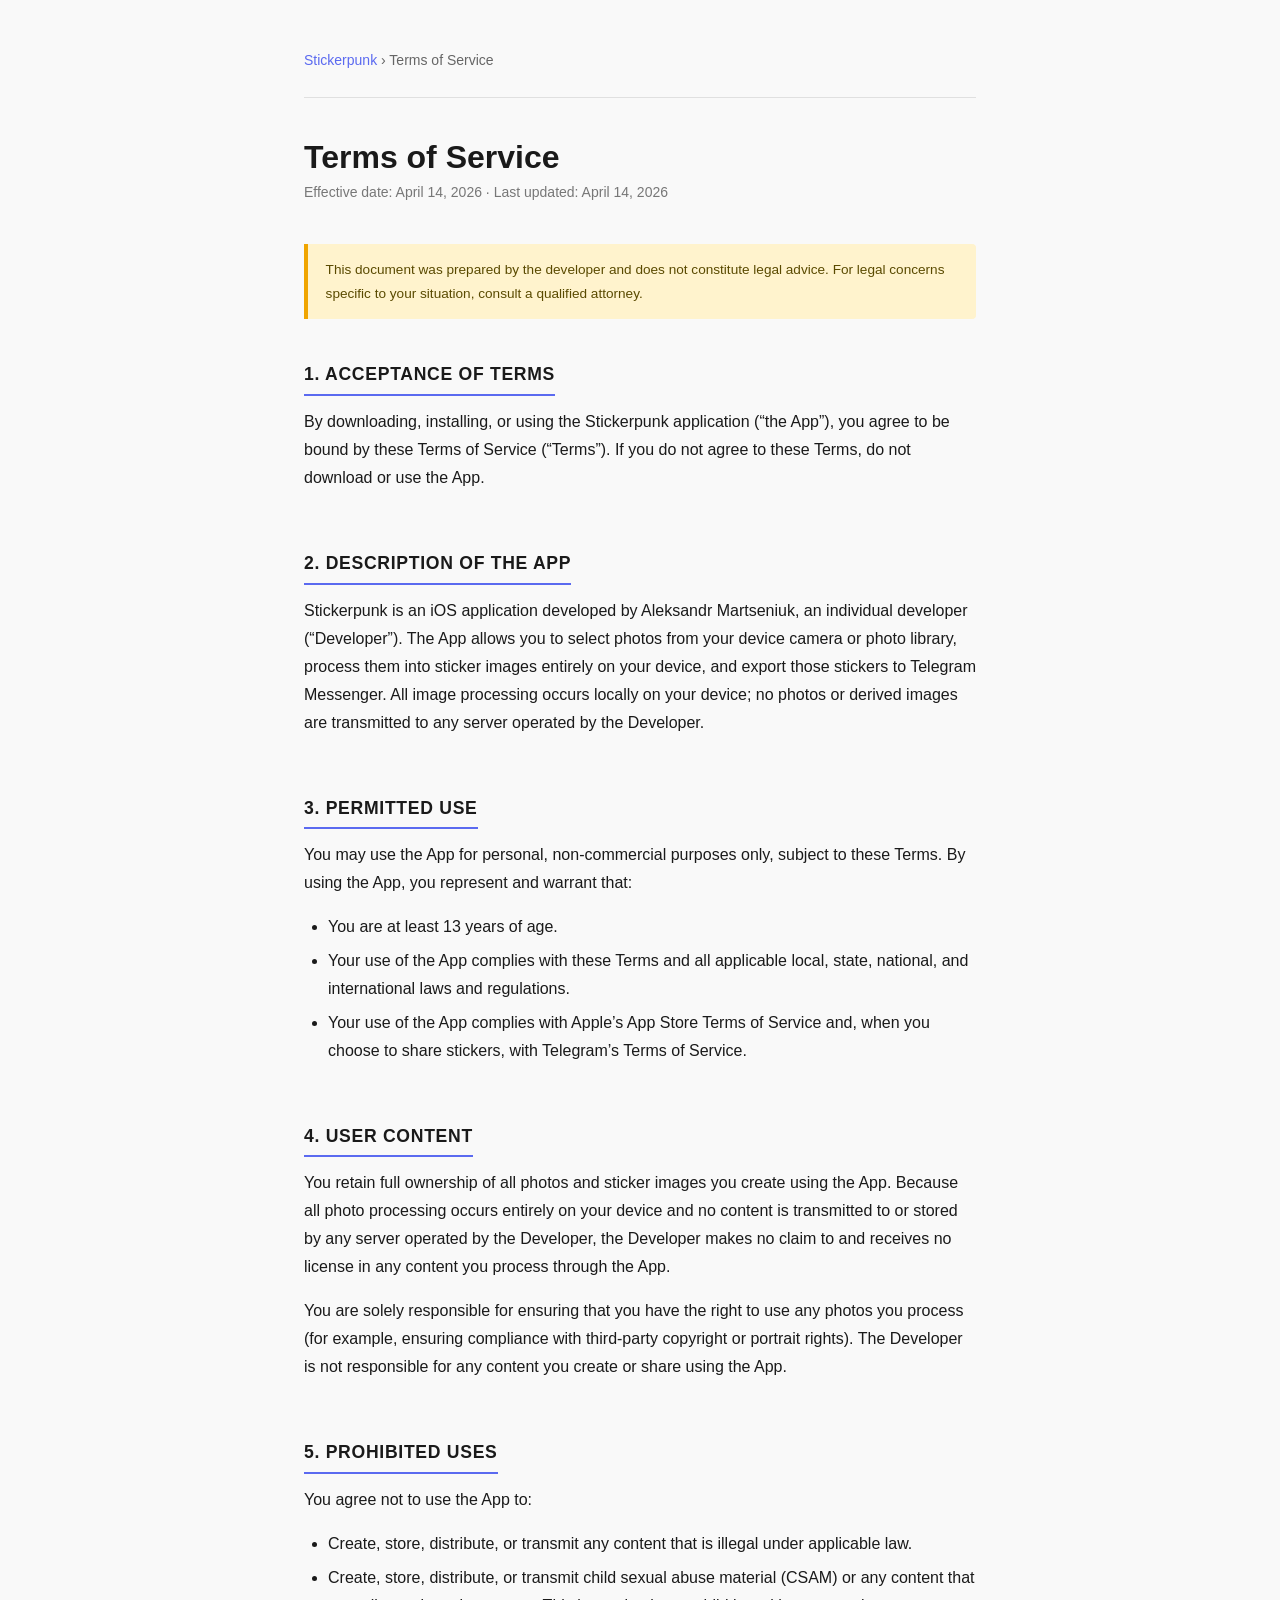
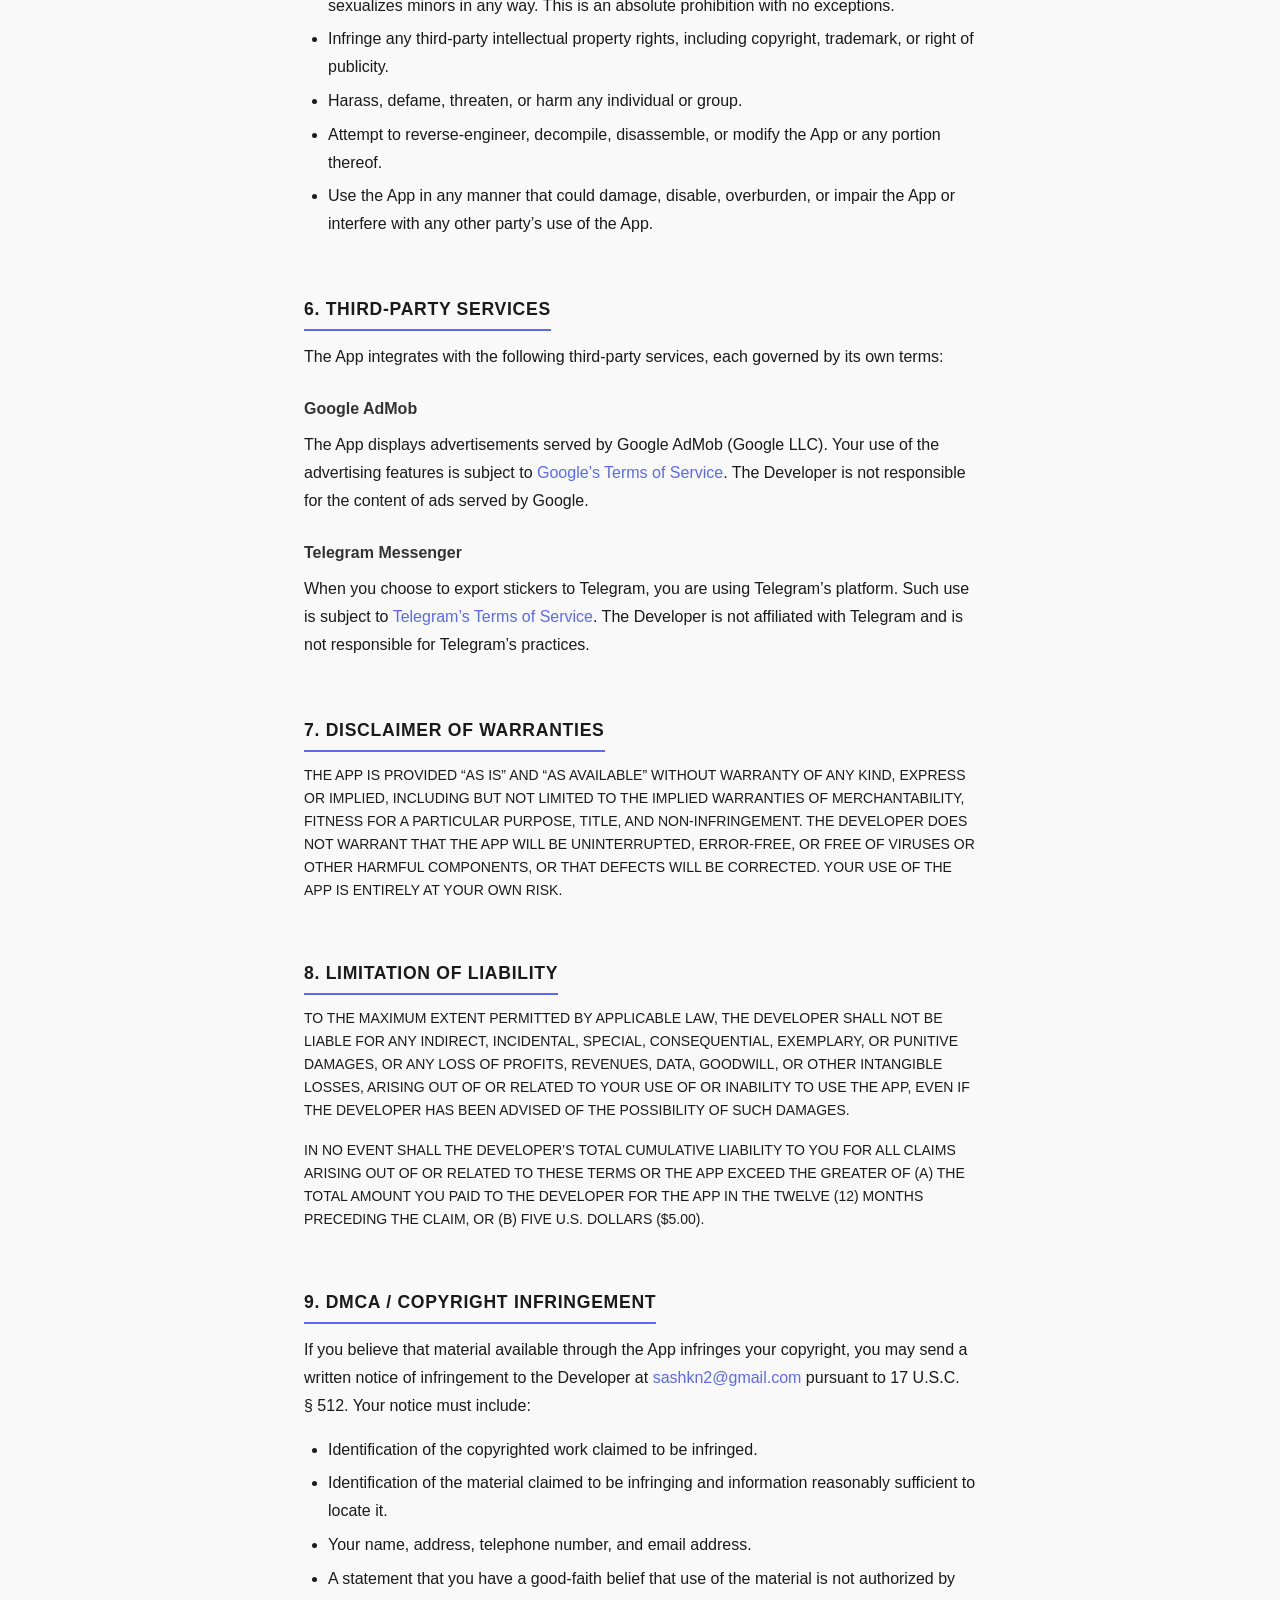
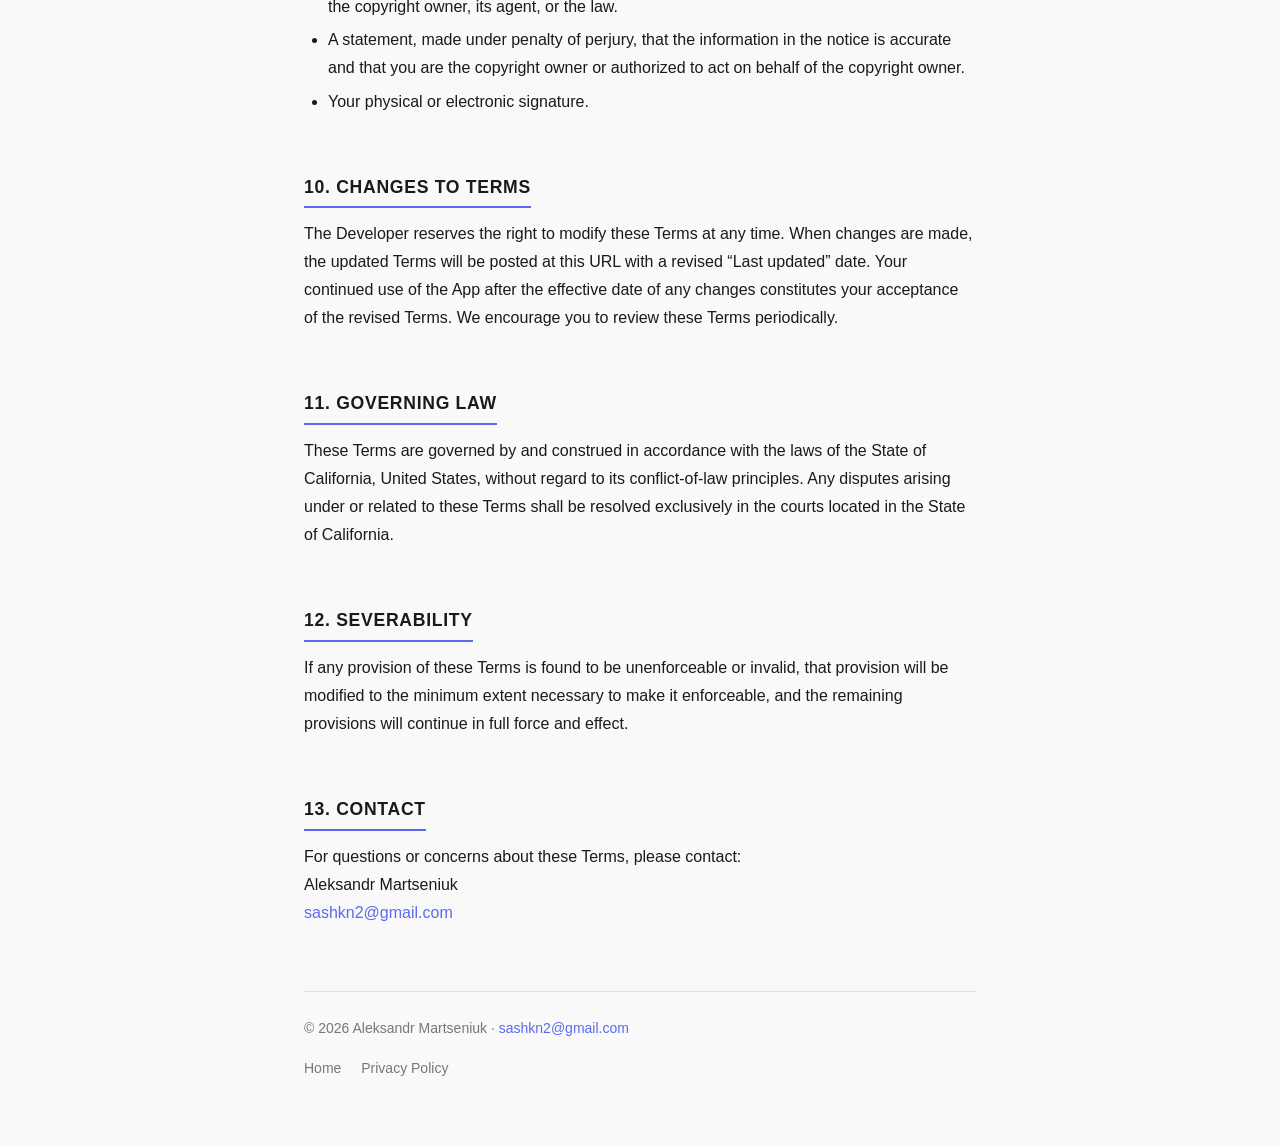
==== terms/index.html @ fb63ae52 "Add landing site with Terms of Service and Privacy Policy Static HTML site for GitHub Pages deployme" ====
<!DOCTYPE html>
<html lang="en">
<head>
  <meta charset="UTF-8">
  <meta name="viewport" content="width=device-width, initial-scale=1.0">
  <title>Terms of Service &mdash; Stickerpunk</title>
  <link rel="stylesheet" href="../style.css">
</head>
<body>
  <div class="container">
    <header class="site-header">
      <p class="breadcrumb"><a href="../">Stickerpunk</a> &rsaquo; Terms of Service</p>
    </header>

    <main>
      <h1>Terms of Service</h1>
      <p class="meta">Effective date: April 14, 2026 &middot; Last updated: April 14, 2026</p>

      <div class="disclaimer-note">
        This document was prepared by the developer and does not constitute legal advice.
        For legal concerns specific to your situation, consult a qualified attorney.
      </div>

      <h2>1. Acceptance of Terms</h2>
      <p>
        By downloading, installing, or using the Stickerpunk application (&ldquo;the App&rdquo;),
        you agree to be bound by these Terms of Service (&ldquo;Terms&rdquo;). If you do not agree
        to these Terms, do not download or use the App.
      </p>

      <h2>2. Description of the App</h2>
      <p>
        Stickerpunk is an iOS application developed by Aleksandr Martseniuk, an individual developer
        (&ldquo;Developer&rdquo;). The App allows you to select photos from your device camera or photo
        library, process them into sticker images entirely on your device, and export those stickers to
        Telegram Messenger. All image processing occurs locally on your device; no photos or derived
        images are transmitted to any server operated by the Developer.
      </p>

      <h2>3. Permitted Use</h2>
      <p>You may use the App for personal, non-commercial purposes only, subject to these Terms. By using the App, you represent and warrant that:</p>
      <ul>
        <li>You are at least 13 years of age.</li>
        <li>Your use of the App complies with these Terms and all applicable local, state, national, and international laws and regulations.</li>
        <li>Your use of the App complies with Apple&rsquo;s App Store Terms of Service and, when you choose to share stickers, with Telegram&rsquo;s Terms of Service.</li>
      </ul>

      <h2>4. User Content</h2>
      <p>
        You retain full ownership of all photos and sticker images you create using the App.
        Because all photo processing occurs entirely on your device and no content is transmitted to
        or stored by any server operated by the Developer, the Developer makes no claim to and receives
        no license in any content you process through the App.
      </p>
      <p>
        You are solely responsible for ensuring that you have the right to use any photos you process
        (for example, ensuring compliance with third-party copyright or portrait rights). The Developer
        is not responsible for any content you create or share using the App.
      </p>

      <h2>5. Prohibited Uses</h2>
      <p>You agree not to use the App to:</p>
      <ul>
        <li>Create, store, distribute, or transmit any content that is illegal under applicable law.</li>
        <li>Create, store, distribute, or transmit child sexual abuse material (CSAM) or any content that sexualizes minors in any way. This is an absolute prohibition with no exceptions.</li>
        <li>Infringe any third-party intellectual property rights, including copyright, trademark, or right of publicity.</li>
        <li>Harass, defame, threaten, or harm any individual or group.</li>
        <li>Attempt to reverse-engineer, decompile, disassemble, or modify the App or any portion thereof.</li>
        <li>Use the App in any manner that could damage, disable, overburden, or impair the App or interfere with any other party&rsquo;s use of the App.</li>
      </ul>

      <h2>6. Third-Party Services</h2>
      <p>The App integrates with the following third-party services, each governed by its own terms:</p>
      <h3>Google AdMob</h3>
      <p>
        The App displays advertisements served by Google AdMob (Google LLC). Your use of the advertising
        features is subject to
        <a href="https://policies.google.com/terms" target="_blank" rel="noopener noreferrer">Google&rsquo;s Terms of Service</a>.
        The Developer is not responsible for the content of ads served by Google.
      </p>
      <h3>Telegram Messenger</h3>
      <p>
        When you choose to export stickers to Telegram, you are using Telegram&rsquo;s platform.
        Such use is subject to
        <a href="https://telegram.org/tos" target="_blank" rel="noopener noreferrer">Telegram&rsquo;s Terms of Service</a>.
        The Developer is not affiliated with Telegram and is not responsible for Telegram&rsquo;s practices.
      </p>

      <h2>7. Disclaimer of Warranties</h2>
      <p class="legal-caps">
        THE APP IS PROVIDED &ldquo;AS IS&rdquo; AND &ldquo;AS AVAILABLE&rdquo; WITHOUT WARRANTY
        OF ANY KIND, EXPRESS OR IMPLIED, INCLUDING BUT NOT LIMITED TO THE IMPLIED WARRANTIES OF
        MERCHANTABILITY, FITNESS FOR A PARTICULAR PURPOSE, TITLE, AND NON-INFRINGEMENT.
        THE DEVELOPER DOES NOT WARRANT THAT THE APP WILL BE UNINTERRUPTED, ERROR-FREE, OR FREE
        OF VIRUSES OR OTHER HARMFUL COMPONENTS, OR THAT DEFECTS WILL BE CORRECTED. YOUR USE OF
        THE APP IS ENTIRELY AT YOUR OWN RISK.
      </p>

      <h2>8. Limitation of Liability</h2>
      <p class="legal-caps">
        TO THE MAXIMUM EXTENT PERMITTED BY APPLICABLE LAW, THE DEVELOPER SHALL NOT BE LIABLE FOR
        ANY INDIRECT, INCIDENTAL, SPECIAL, CONSEQUENTIAL, EXEMPLARY, OR PUNITIVE DAMAGES, OR ANY
        LOSS OF PROFITS, REVENUES, DATA, GOODWILL, OR OTHER INTANGIBLE LOSSES, ARISING OUT OF OR
        RELATED TO YOUR USE OF OR INABILITY TO USE THE APP, EVEN IF THE DEVELOPER HAS BEEN ADVISED
        OF THE POSSIBILITY OF SUCH DAMAGES.
      </p>
      <p class="legal-caps">
        IN NO EVENT SHALL THE DEVELOPER&rsquo;S TOTAL CUMULATIVE LIABILITY TO YOU FOR ALL CLAIMS
        ARISING OUT OF OR RELATED TO THESE TERMS OR THE APP EXCEED THE GREATER OF (A) THE TOTAL
        AMOUNT YOU PAID TO THE DEVELOPER FOR THE APP IN THE TWELVE (12) MONTHS PRECEDING THE CLAIM,
        OR (B) FIVE U.S. DOLLARS ($5.00).
      </p>

      <h2>9. DMCA / Copyright Infringement</h2>
      <p>
        If you believe that material available through the App infringes your copyright, you may
        send a written notice of infringement to the Developer at
        <a href="mailto:sashkn2@gmail.com">sashkn2@gmail.com</a>
        pursuant to 17 U.S.C. &sect;&nbsp;512. Your notice must include:
      </p>
      <ul>
        <li>Identification of the copyrighted work claimed to be infringed.</li>
        <li>Identification of the material claimed to be infringing and information reasonably sufficient to locate it.</li>
        <li>Your name, address, telephone number, and email address.</li>
        <li>A statement that you have a good-faith belief that use of the material is not authorized by the copyright owner, its agent, or the law.</li>
        <li>A statement, made under penalty of perjury, that the information in the notice is accurate and that you are the copyright owner or authorized to act on behalf of the copyright owner.</li>
        <li>Your physical or electronic signature.</li>
      </ul>

      <h2>10. Changes to Terms</h2>
      <p>
        The Developer reserves the right to modify these Terms at any time. When changes are made,
        the updated Terms will be posted at this URL with a revised &ldquo;Last updated&rdquo; date.
        Your continued use of the App after the effective date of any changes constitutes your
        acceptance of the revised Terms. We encourage you to review these Terms periodically.
      </p>

      <h2>11. Governing Law</h2>
      <p>
        These Terms are governed by and construed in accordance with the laws of the State of
        California, United States, without regard to its conflict-of-law principles. Any disputes
        arising under or related to these Terms shall be resolved exclusively in the courts located
        in the State of California.
      </p>

      <h2>12. Severability</h2>
      <p>
        If any provision of these Terms is found to be unenforceable or invalid, that provision
        will be modified to the minimum extent necessary to make it enforceable, and the remaining
        provisions will continue in full force and effect.
      </p>

      <h2>13. Contact</h2>
      <p>
        For questions or concerns about these Terms, please contact:<br>
        Aleksandr Martseniuk<br>
        <a href="mailto:sashkn2@gmail.com">sashkn2@gmail.com</a>
      </p>
    </main>

    <footer>
      <p>&copy; 2026 Aleksandr Martseniuk &middot; <a href="mailto:sashkn2@gmail.com">sashkn2@gmail.com</a></p>
      <nav>
        <a href="../">Home</a>
        <a href="../privacy/">Privacy Policy</a>
      </nav>
    </footer>
  </div>
</body>
</html>
---- style.css ----
*, *::before, *::after {
  box-sizing: border-box;
}

body {
  margin: 0;
  background: #f9f9f9;
  color: #1a1a1a;
  font-family: -apple-system, BlinkMacSystemFont, "Segoe UI", Roboto, Helvetica, Arial, sans-serif;
  font-size: 1rem;
  line-height: 1.75;
}

.container {
  max-width: 720px;
  margin: 0 auto;
  padding: 3rem 1.5rem 4rem;
}

/* Header */
.site-header {
  margin-bottom: 2.5rem;
  border-bottom: 1px solid #e0e0e0;
  padding-bottom: 1rem;
}

.breadcrumb {
  font-size: 0.875rem;
  color: #666;
  margin: 0 0 0.5rem;
}

.breadcrumb a {
  color: #5b6af0;
  text-decoration: none;
}

.breadcrumb a:hover {
  text-decoration: underline;
}

.app-name {
  font-size: 1.5rem;
  font-weight: 700;
  margin: 0;
  color: #1a1a1a;
}

.app-tagline {
  margin: 0.25rem 0 0;
  color: #555;
  font-size: 1rem;
}

/* Page title */
h1 {
  font-size: 2rem;
  font-weight: 700;
  margin: 0 0 0.25rem;
  line-height: 1.2;
}

.meta {
  font-size: 0.875rem;
  color: #777;
  margin: 0 0 2.5rem;
}

/* Section headings */
h2 {
  font-size: 1.1rem;
  font-weight: 600;
  text-transform: uppercase;
  letter-spacing: 0.04em;
  color: #1a1a1a;
  margin: 2.5rem 0 0.75rem;
  padding-bottom: 0.25rem;
  border-bottom: 2px solid #5b6af0;
  display: inline-block;
}

h3 {
  font-size: 1rem;
  font-weight: 600;
  margin: 1.5rem 0 0.5rem;
  color: #333;
}

/* Body text */
p {
  margin: 0 0 1rem;
}

ul, ol {
  margin: 0 0 1rem;
  padding-left: 1.5rem;
}

li {
  margin-bottom: 0.35rem;
}

/* Links */
a {
  color: #5b6af0;
  text-decoration: none;
}

a:hover {
  text-decoration: underline;
}

/* Home page nav */
.legal-nav {
  display: flex;
  gap: 1rem;
  flex-wrap: wrap;
  margin: 2rem 0;
  list-style: none;
  padding: 0;
}

.legal-nav li a {
  display: inline-block;
  padding: 0.65rem 1.5rem;
  background: #5b6af0;
  color: #fff;
  border-radius: 6px;
  font-weight: 500;
  text-decoration: none;
  transition: background 0.15s;
}

.legal-nav li a:hover {
  background: #4a59d8;
  text-decoration: none;
}

/* All-caps legal blocks */
.legal-caps {
  font-size: 0.875rem;
  line-height: 1.65;
}

/* Footer */
footer {
  margin-top: 4rem;
  padding-top: 1.5rem;
  border-top: 1px solid #e0e0e0;
  font-size: 0.875rem;
  color: #777;
}

footer nav {
  margin-top: 0.5rem;
}

footer nav a {
  color: #777;
  margin-right: 1rem;
}

footer nav a:hover {
  color: #5b6af0;
}

/* Disclaimer note */
.disclaimer-note {
  margin-top: 2rem;
  padding: 0.85rem 1.1rem;
  background: #fff3cd;
  border-left: 4px solid #f0a500;
  font-size: 0.85rem;
  color: #5a4a00;
  border-radius: 0 4px 4px 0;
}

/* Responsive */
@media (max-width: 600px) {
  .container {
    padding: 2rem 1rem 3rem;
  }

  h1 {
    font-size: 1.6rem;
  }
}
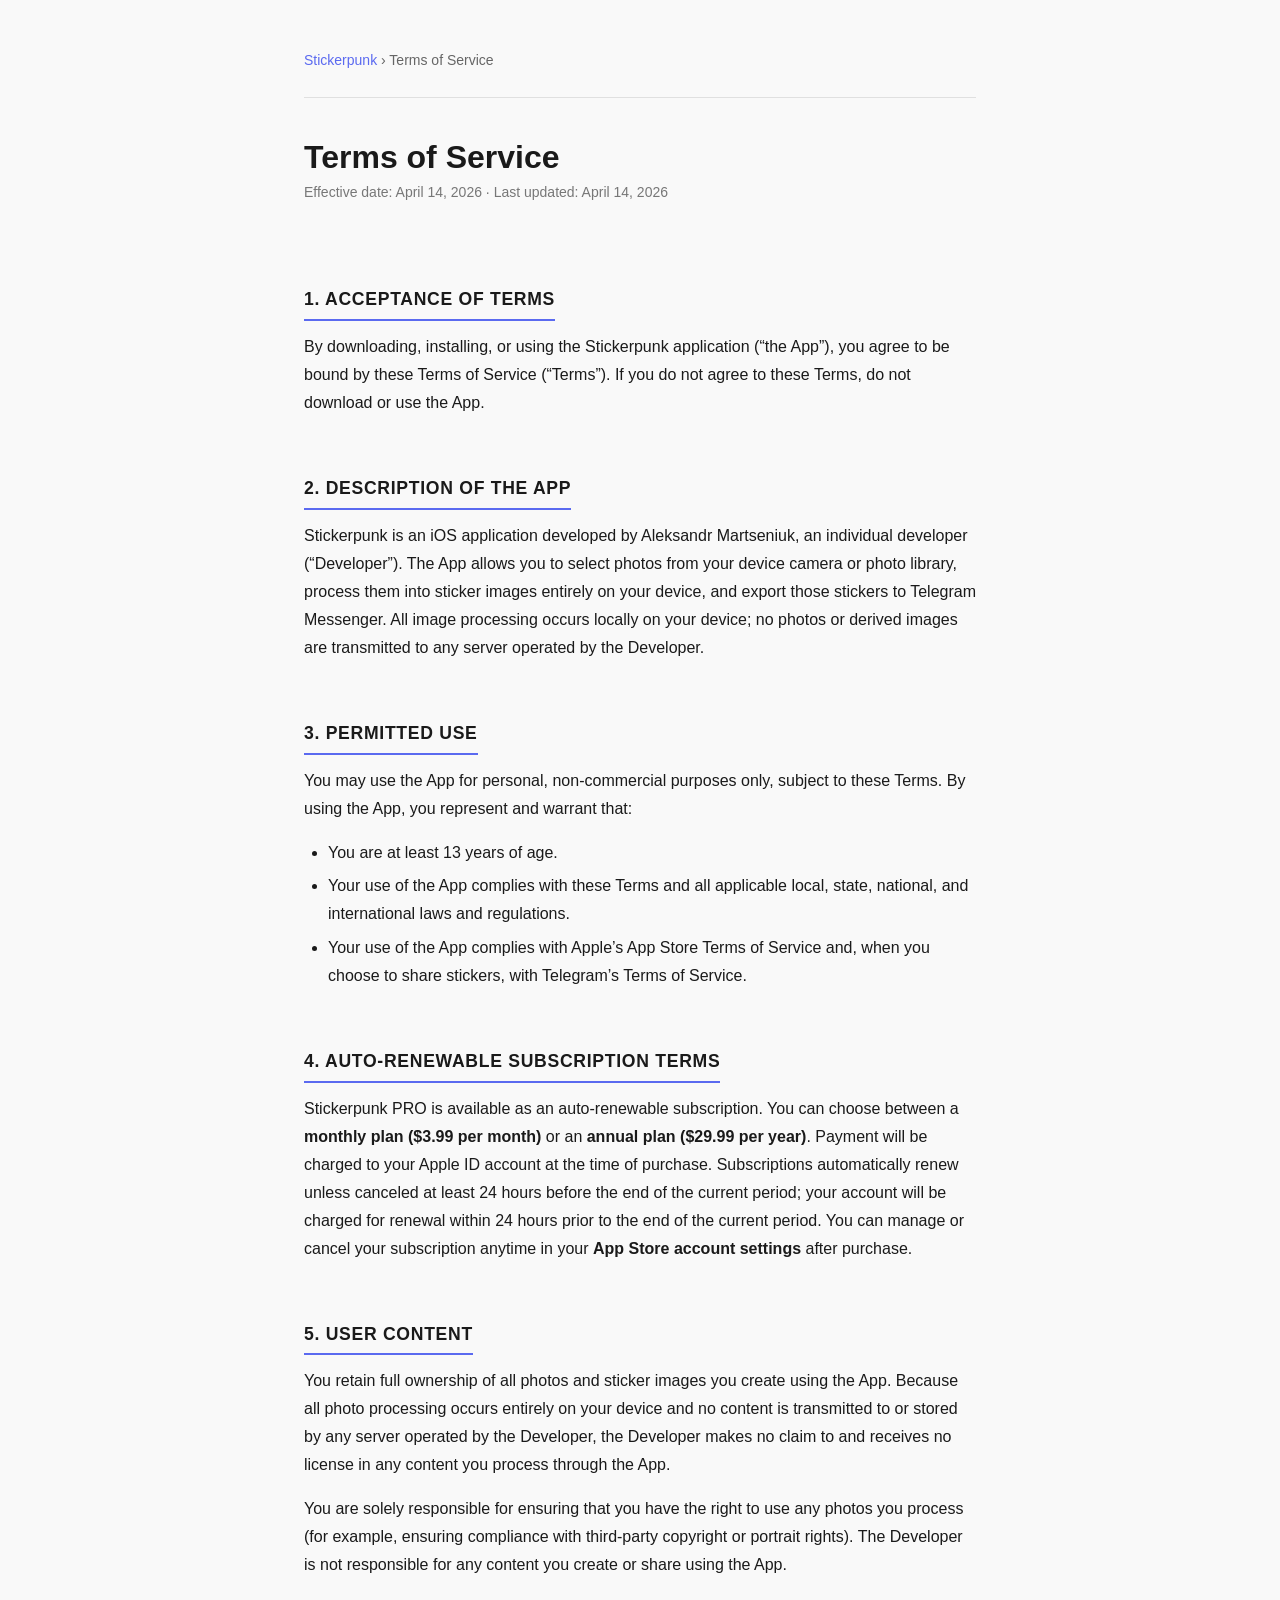
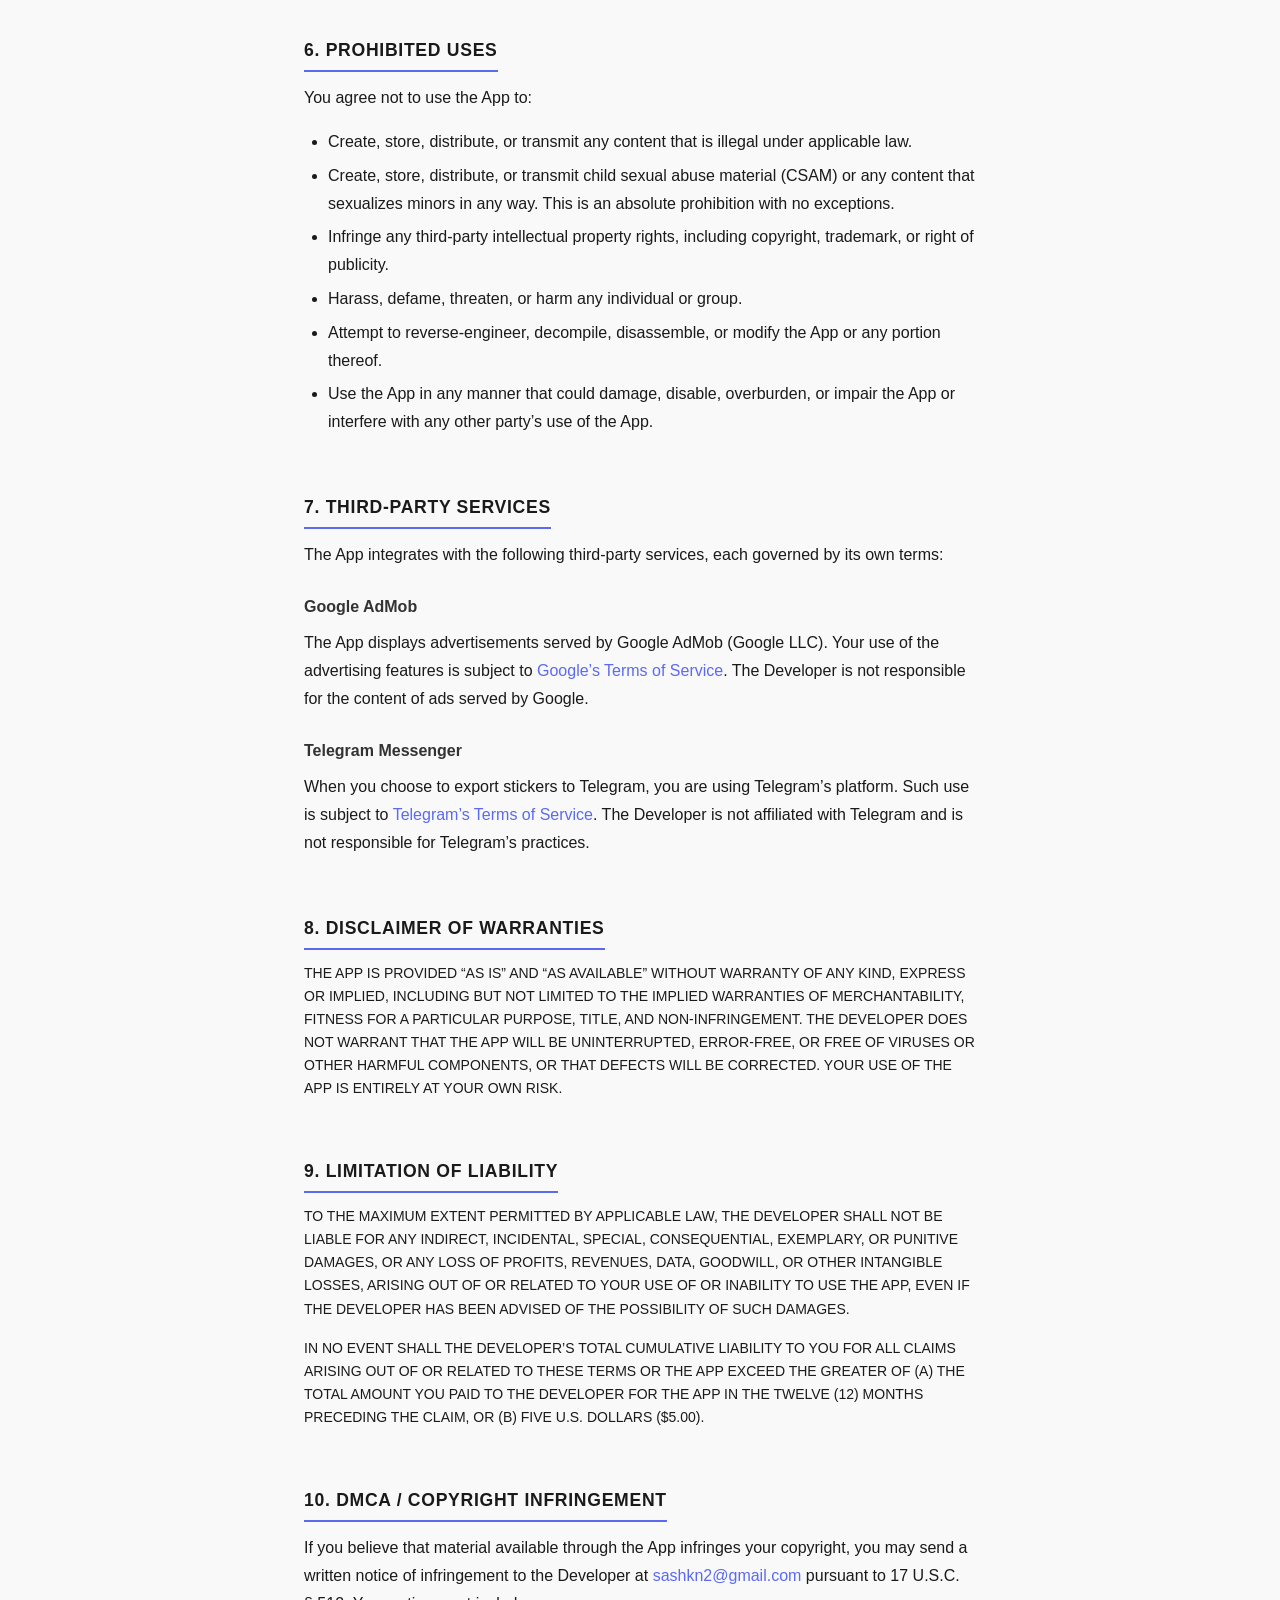
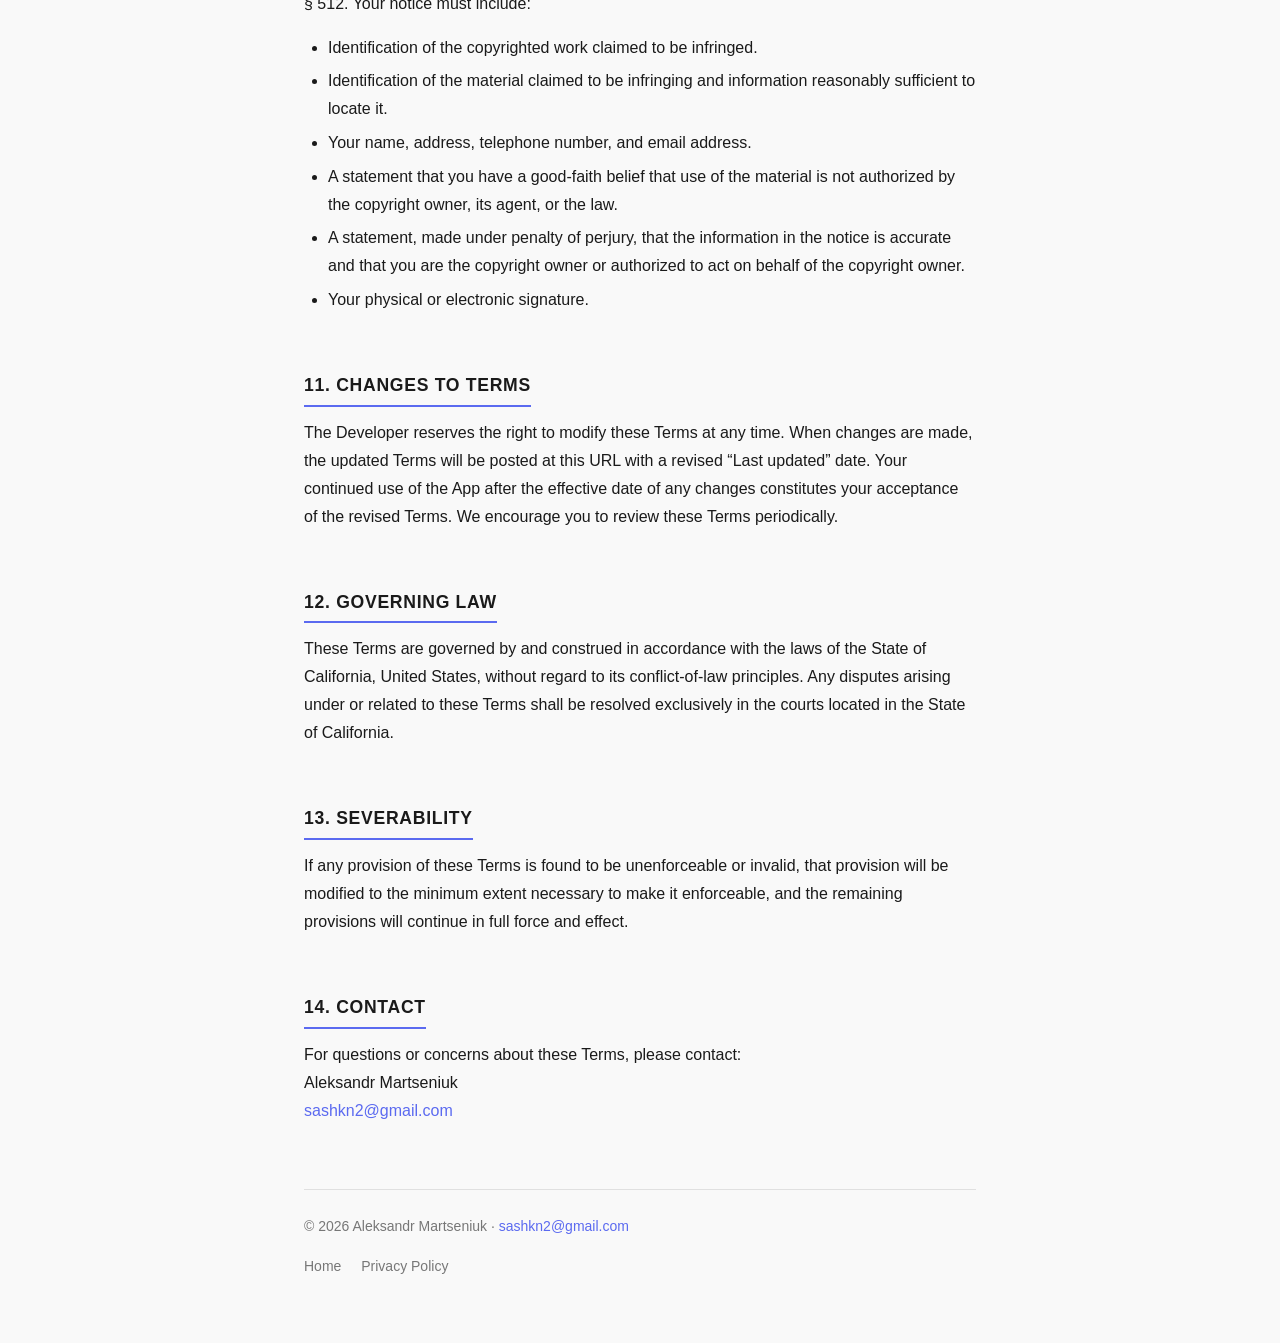
==== commit 657c114c: "Remove disclaimer note; add subscription terms section to ToS Removes yellow legal disclaimer from b" ====
--- a/terms/index.html
+++ b/terms/index.html
@@ -15,11 +15,6 @@
     <main>
       <h1>Terms of Service</h1>
       <p class="meta">Effective date: April 14, 2026 &middot; Last updated: April 14, 2026</p>
-
-      <div class="disclaimer-note">
-        This document was prepared by the developer and does not constitute legal advice.
-        For legal concerns specific to your situation, consult a qualified attorney.
-      </div>
 
       <h2>1. Acceptance of Terms</h2>
       <p>
@@ -45,7 +40,18 @@
         <li>Your use of the App complies with Apple&rsquo;s App Store Terms of Service and, when you choose to share stickers, with Telegram&rsquo;s Terms of Service.</li>
       </ul>
 
-      <h2>4. User Content</h2>
+      <h2>4. Auto-Renewable Subscription Terms</h2>
+      <p>
+        Stickerpunk PRO is available as an auto-renewable subscription. You can choose between a
+        <strong>monthly plan ($3.99 per month)</strong> or an <strong>annual plan ($29.99 per year)</strong>.
+        Payment will be charged to your Apple ID account at the time of purchase. Subscriptions
+        automatically renew unless canceled at least 24 hours before the end of the current period;
+        your account will be charged for renewal within 24 hours prior to the end of the current period.
+        You can manage or cancel your subscription anytime in your <strong>App Store account settings</strong>
+        after purchase.
+      </p>
+
+      <h2>5. User Content</h2>
       <p>
         You retain full ownership of all photos and sticker images you create using the App.
         Because all photo processing occurs entirely on your device and no content is transmitted to
@@ -58,7 +64,7 @@
         is not responsible for any content you create or share using the App.
       </p>
 
-      <h2>5. Prohibited Uses</h2>
+      <h2>6. Prohibited Uses</h2>
       <p>You agree not to use the App to:</p>
       <ul>
         <li>Create, store, distribute, or transmit any content that is illegal under applicable law.</li>
@@ -69,7 +75,7 @@
         <li>Use the App in any manner that could damage, disable, overburden, or impair the App or interfere with any other party&rsquo;s use of the App.</li>
       </ul>
 
-      <h2>6. Third-Party Services</h2>
+      <h2>7. Third-Party Services</h2>
       <p>The App integrates with the following third-party services, each governed by its own terms:</p>
       <h3>Google AdMob</h3>
       <p>
@@ -86,7 +92,7 @@
         The Developer is not affiliated with Telegram and is not responsible for Telegram&rsquo;s practices.
       </p>
 
-      <h2>7. Disclaimer of Warranties</h2>
+      <h2>8. Disclaimer of Warranties</h2>
       <p class="legal-caps">
         THE APP IS PROVIDED &ldquo;AS IS&rdquo; AND &ldquo;AS AVAILABLE&rdquo; WITHOUT WARRANTY
         OF ANY KIND, EXPRESS OR IMPLIED, INCLUDING BUT NOT LIMITED TO THE IMPLIED WARRANTIES OF
@@ -96,7 +102,7 @@
         THE APP IS ENTIRELY AT YOUR OWN RISK.
       </p>
 
-      <h2>8. Limitation of Liability</h2>
+      <h2>9. Limitation of Liability</h2>
       <p class="legal-caps">
         TO THE MAXIMUM EXTENT PERMITTED BY APPLICABLE LAW, THE DEVELOPER SHALL NOT BE LIABLE FOR
         ANY INDIRECT, INCIDENTAL, SPECIAL, CONSEQUENTIAL, EXEMPLARY, OR PUNITIVE DAMAGES, OR ANY
@@ -111,7 +117,7 @@
         OR (B) FIVE U.S. DOLLARS ($5.00).
       </p>
 
-      <h2>9. DMCA / Copyright Infringement</h2>
+      <h2>10. DMCA / Copyright Infringement</h2>
       <p>
         If you believe that material available through the App infringes your copyright, you may
         send a written notice of infringement to the Developer at
@@ -127,7 +133,7 @@
         <li>Your physical or electronic signature.</li>
       </ul>
 
-      <h2>10. Changes to Terms</h2>
+      <h2>11. Changes to Terms</h2>
       <p>
         The Developer reserves the right to modify these Terms at any time. When changes are made,
         the updated Terms will be posted at this URL with a revised &ldquo;Last updated&rdquo; date.
@@ -135,7 +141,7 @@
         acceptance of the revised Terms. We encourage you to review these Terms periodically.
       </p>
 
-      <h2>11. Governing Law</h2>
+      <h2>12. Governing Law</h2>
       <p>
         These Terms are governed by and construed in accordance with the laws of the State of
         California, United States, without regard to its conflict-of-law principles. Any disputes
@@ -143,14 +149,14 @@
         in the State of California.
       </p>
 
-      <h2>12. Severability</h2>
+      <h2>13. Severability</h2>
       <p>
         If any provision of these Terms is found to be unenforceable or invalid, that provision
         will be modified to the minimum extent necessary to make it enforceable, and the remaining
         provisions will continue in full force and effect.
       </p>
 
-      <h2>13. Contact</h2>
+      <h2>14. Contact</h2>
       <p>
         For questions or concerns about these Terms, please contact:<br>
         Aleksandr Martseniuk<br>
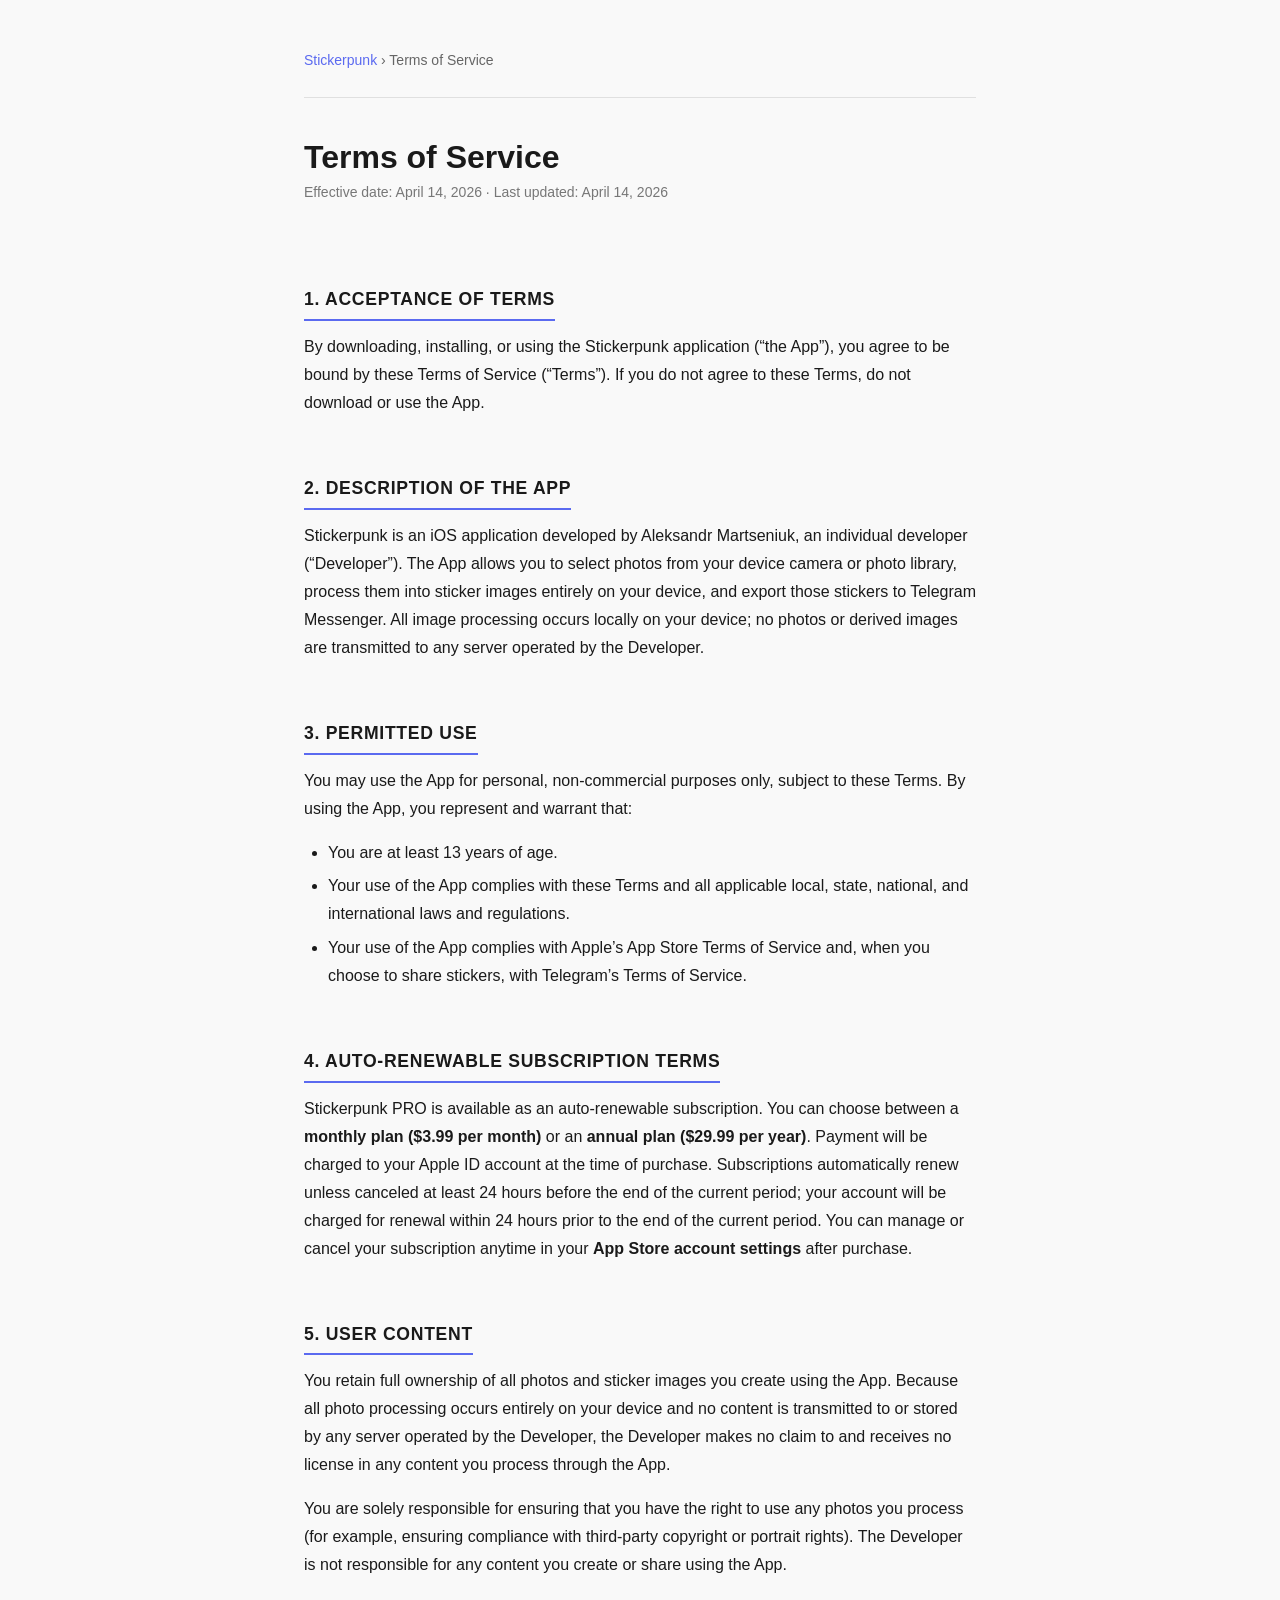
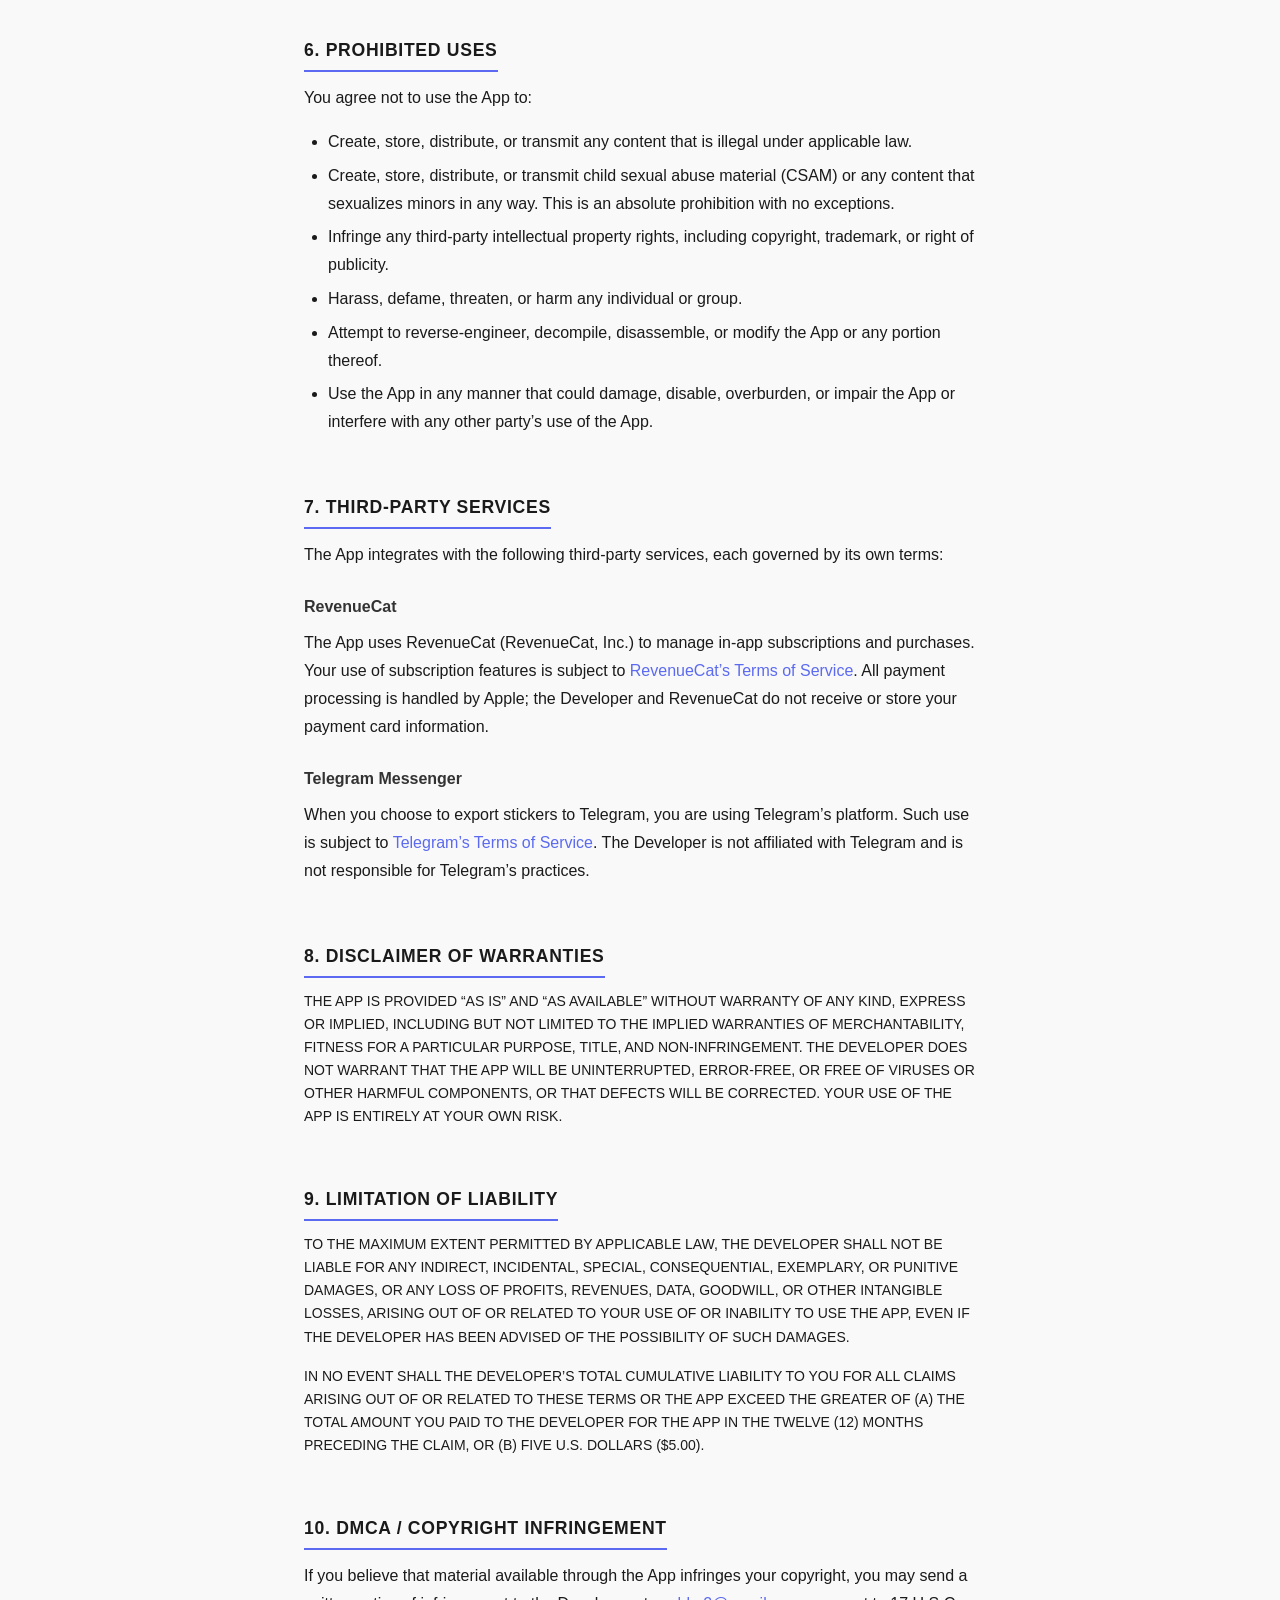
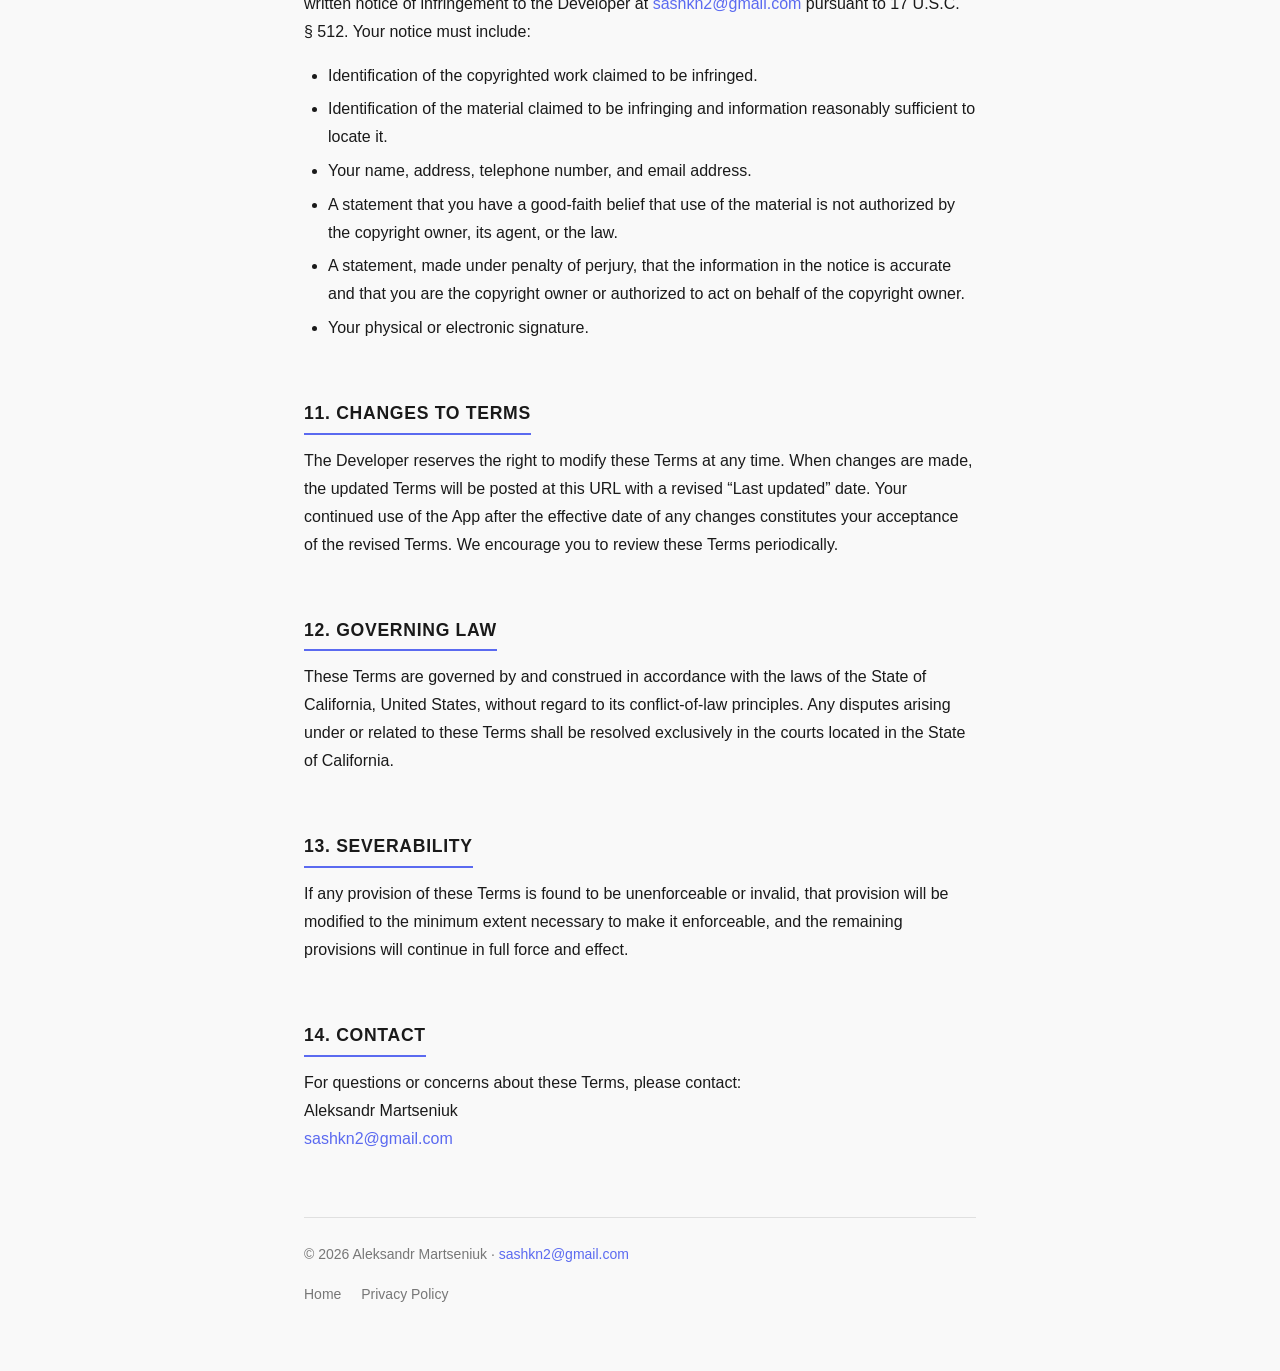
==== commit 33542025: "Replace AdMob with RevenueCat in privacy policy and terms of service Co-Authored-By: Claude Sonnet 4" ====
--- a/terms/index.html
+++ b/terms/index.html
@@ -77,12 +77,13 @@
 
       <h2>7. Third-Party Services</h2>
       <p>The App integrates with the following third-party services, each governed by its own terms:</p>
-      <h3>Google AdMob</h3>
+      <h3>RevenueCat</h3>
       <p>
-        The App displays advertisements served by Google AdMob (Google LLC). Your use of the advertising
-        features is subject to
-        <a href="https://policies.google.com/terms" target="_blank" rel="noopener noreferrer">Google&rsquo;s Terms of Service</a>.
-        The Developer is not responsible for the content of ads served by Google.
+        The App uses RevenueCat (RevenueCat, Inc.) to manage in-app subscriptions and purchases.
+        Your use of subscription features is subject to
+        <a href="https://www.revenuecat.com/terms" target="_blank" rel="noopener noreferrer">RevenueCat&rsquo;s Terms of Service</a>.
+        All payment processing is handled by Apple; the Developer and RevenueCat do not receive or
+        store your payment card information.
       </p>
       <h3>Telegram Messenger</h3>
       <p>
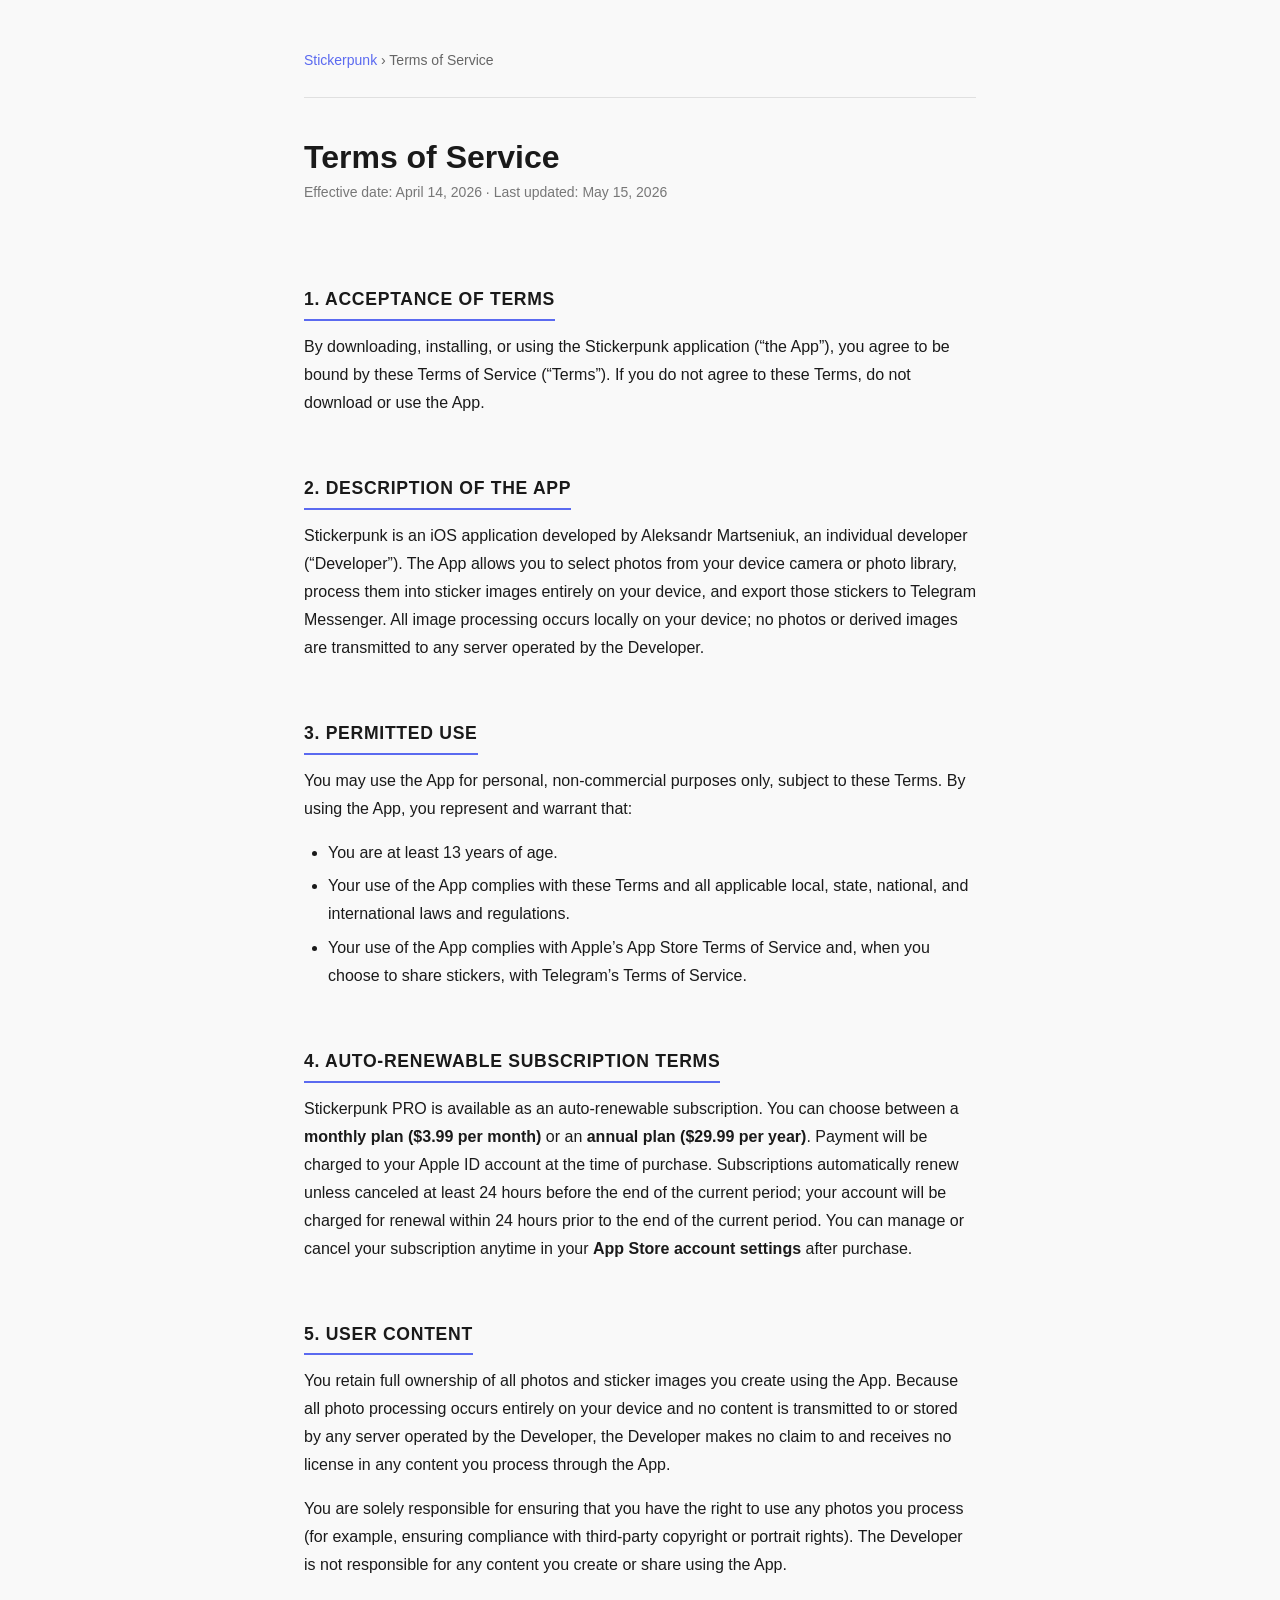
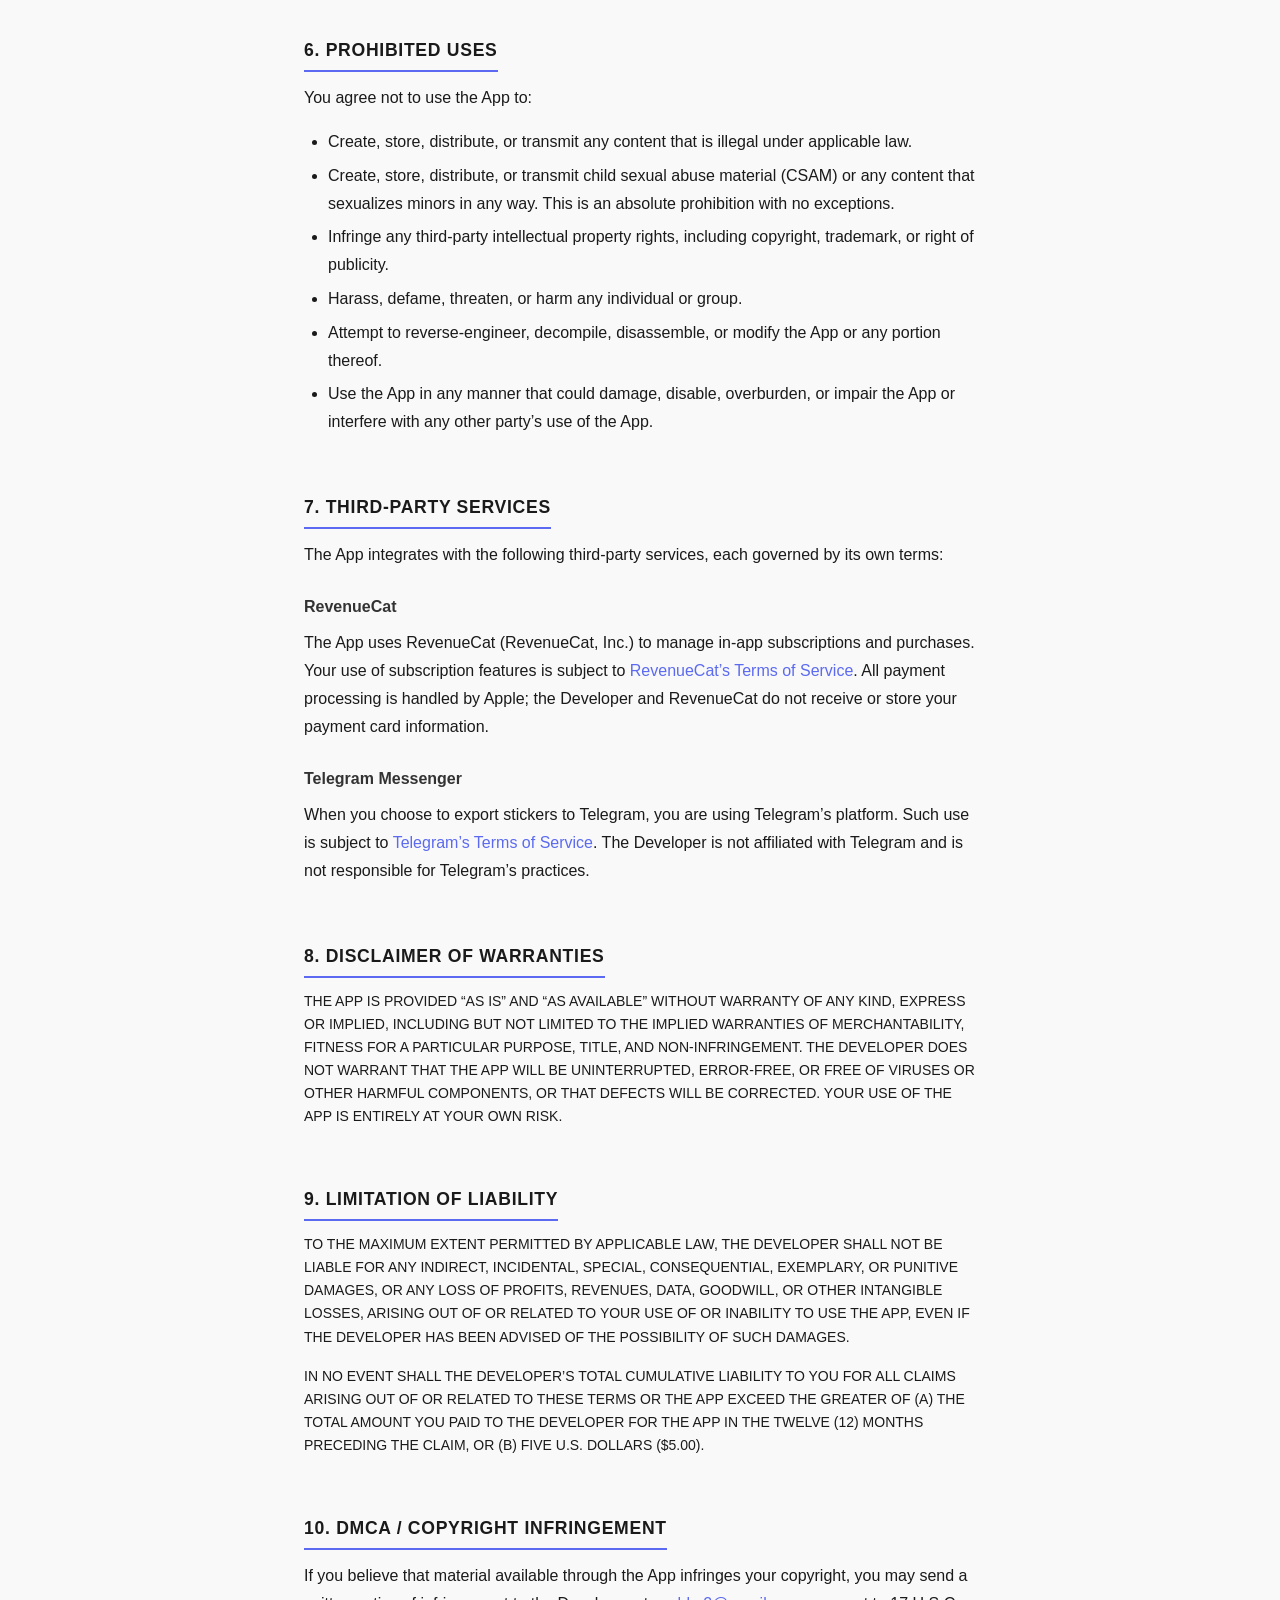
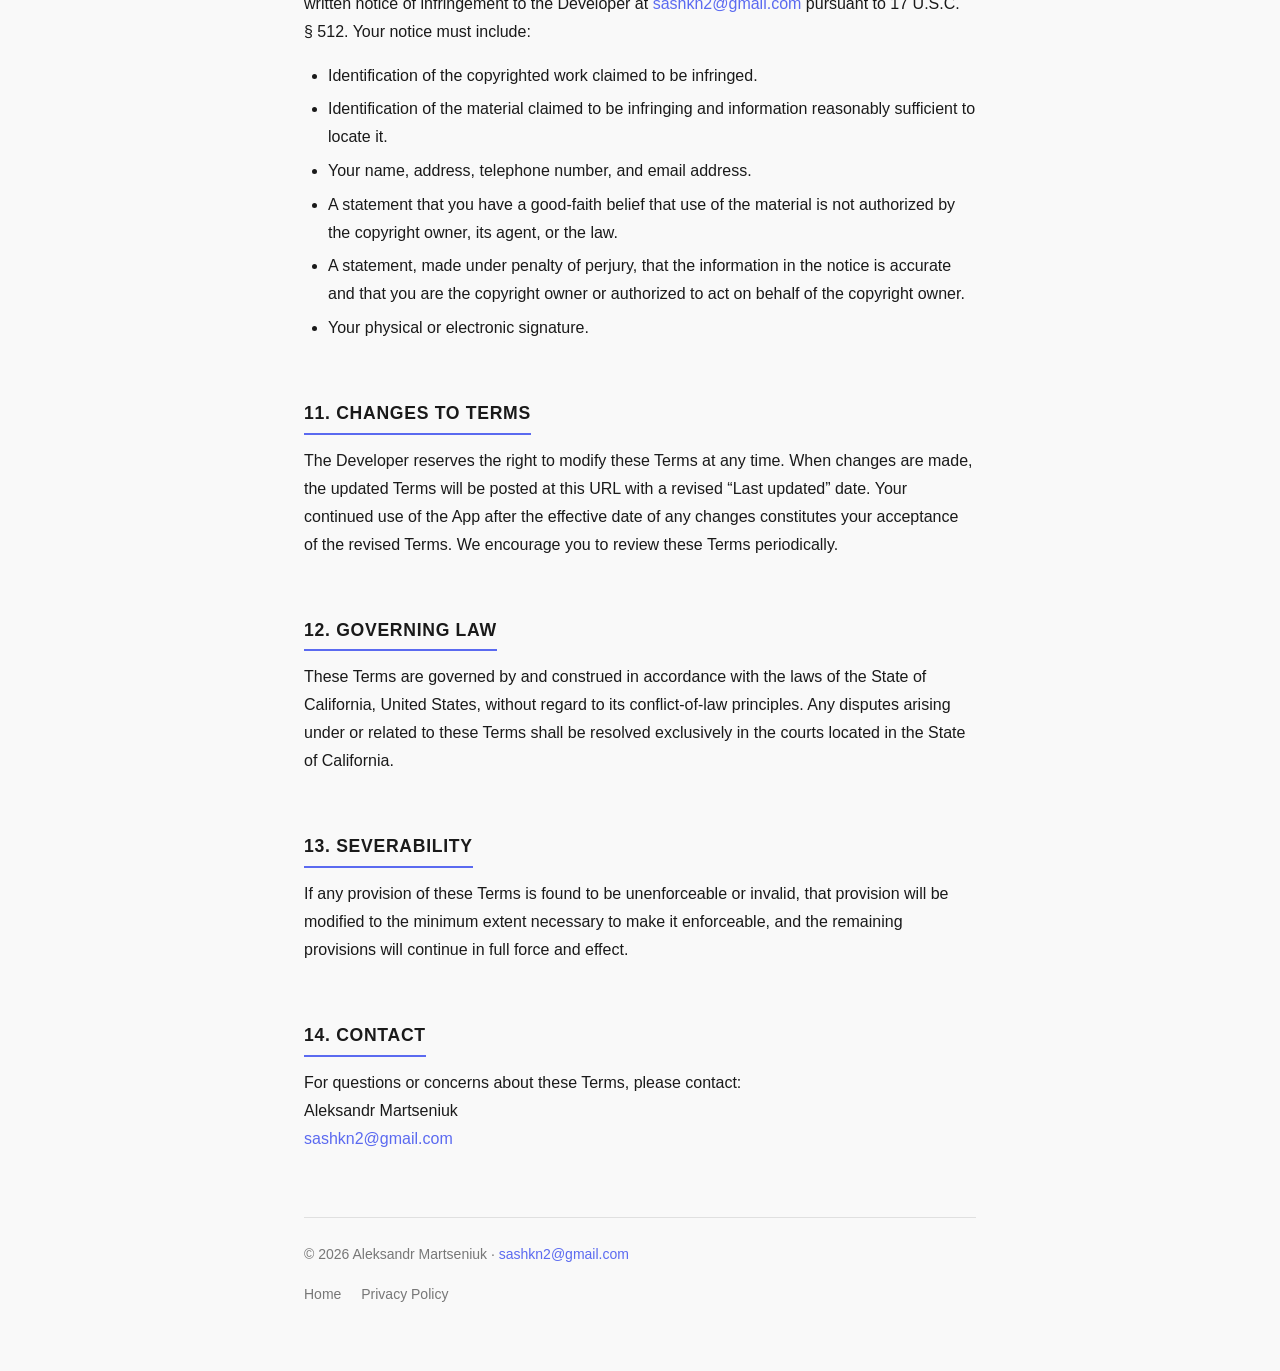
==== commit 2d2e494a: "update politics & terms" ====
--- a/terms/index.html
+++ b/terms/index.html
@@ -14,7 +14,7 @@
 
     <main>
       <h1>Terms of Service</h1>
-      <p class="meta">Effective date: April 14, 2026 &middot; Last updated: April 14, 2026</p>
+      <p class="meta">Effective date: April 14, 2026 &middot; Last updated: May 15, 2026</p>
 
       <h2>1. Acceptance of Terms</h2>
       <p>
